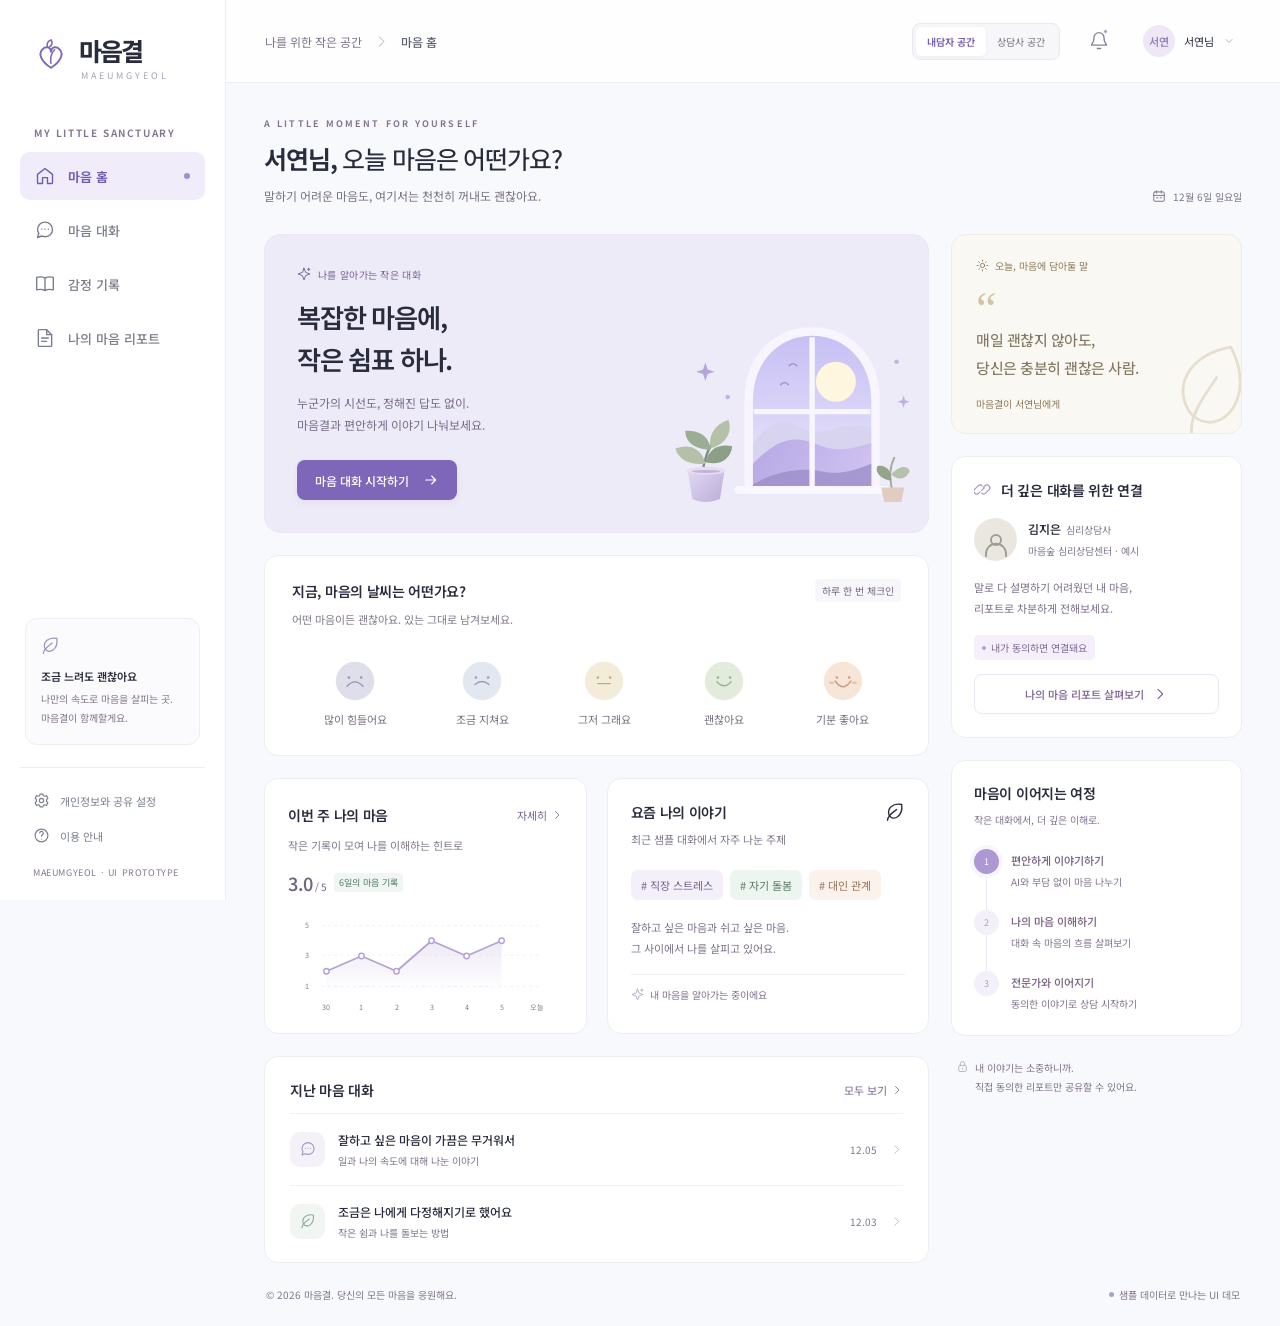
==== index.html @ f8ebba1b "Initial commit: AI counseling UI prototype" ====
<!doctype html>
<html lang="ko">
  <head>
    <meta charset="UTF-8" />
    <meta name="viewport" content="width=device-width, initial-scale=1.0" />
    <meta name="theme-color" content="#f8f9fc" />
    <meta name="description" content="마음결 — 편안한 AI 대화에서 시작해, 나를 이해하는 전문 상담으로 이어지는 마음 돌봄 공간." />
    <title>마음결 · 나를 알아가는 작은 대화</title>
    <link rel="stylesheet" href="styles.css" />
    <script src="app.js" defer></script>
  </head>
  <body>
    <a class="skip-link" href="#main-content">본문으로 바로가기</a>
    <div id="app"></div>
    <div id="toast" class="toast" role="status" aria-live="polite"></div>
    <div id="modal-root"></div>
  </body>
</html>
---- styles.css ----
@import url('https://fonts.googleapis.com/css2?family=Noto+Sans+KR:wght@400;450;500;550;600;650;700;750;800&display=swap');

:root {
  --bg: #f8f9fc;
  --surface: #fff;
  --ink: #292c3d;
  --muted: #7b7f90;
  --subtle: #a0a3b1;
  --line: #edeef3;
  --purple: #7e67b8;
  --purple-dark: #705bb4;
  --purple-pale: #f0ecfa;
  --green: #6e9b88;
  --ease: cubic-bezier(.23, 1, .32, 1);
  font-family: 'Noto Sans KR', 'Malgun Gothic', system-ui, sans-serif;
  font-size: 14px;
  font-synthesis: none;
  color: var(--ink);
  background: var(--bg);
}
* { box-sizing: border-box; }
body { margin: 0; }
button, input, textarea, select { font: inherit; }
button, a, input, textarea, select { -webkit-tap-highlight-color: transparent; }
button { color: inherit; cursor: pointer; }
button { border: 0; background: none; }
button:disabled { cursor: not-allowed; opacity: .45; }
a { color: inherit; text-decoration: none; }
button, a { touch-action: manipulation; }
button { transition: background-color 150ms ease, color 150ms ease, transform 120ms var(--ease); }
body[data-input="pointer"] button:active:not(:disabled) { transform: scale(.98); }
:focus-visible { outline: 3px solid #a38bdc; outline-offset: 4px; }
input:focus-visible, textarea:focus-visible { outline-offset: 1px; }
svg { flex-shrink: 0; }
img { max-width: 100%; }
h1, h2, h3, p { margin: 0; }
h1, h2, h3 { word-break: keep-all; }
p { line-height: 1.85; word-break: keep-all; }
::selection { background: #e0d7f4; }
.icon { width: 20px; height: 20px; fill: none; stroke: currentColor; stroke-width: 1.65; stroke-linecap: round; stroke-linejoin: round; }
.skip-link { position: fixed; top: -80px; left: 20px; z-index: 100; padding: 14px 24px; background: white; border: 2px solid var(--purple); border-radius: 12px; }
.skip-link:focus { top: 12px; }
.app-shell { min-height: 100vh; }
.sidebar { width: 226px; position: fixed; inset: 0 auto 0 0; display: flex; flex-direction: column; background: var(--surface); border-right: 1px solid var(--line); padding: 32px 20px 21px; z-index: 30; }
.brand { display: flex; align-items: center; gap: 11px; padding: 0 13px; width: fit-content; }
.brand-symbol { display: grid; place-items: center; width: 35px; height: 39px; color: var(--purple); }
.brand-symbol svg { width: 36px; height: 36px; }
.brand-name { font-size: 25px; font-weight: 750; letter-spacing: -1.8px; }
.brand-en { font-size: 9px; letter-spacing: 3px; color: #a7a0ba; margin: 1px 0 0 2px; }
.space-label { margin: 43px 14px 12px; font-size: 10px; font-weight: 650; color: #a5a7b5; letter-spacing: 1.6px; }
.nav-list { display: flex; flex-direction: column; gap: 6px; }
.nav-item { display: flex; align-items: center; gap: 13px; border-radius: 10px; padding: 14px 15px; width: 100%; color: #7a7d8b; text-align: left; font-weight: 500; font-size: 13px; }
.nav-item.active { background: var(--purple-pale); color: var(--purple-dark); font-weight: 650; }
.nav-item .nav-dot { margin-left: auto; width: 6px; height: 6px; border-radius: 50%; background: #a08bd5; }
.sidebar-note { margin: auto 5px 22px; border: 1px solid #efedf5; background: #fbfafd; border-radius: 12px; padding: 17px 15px; }
.sidebar-note .icon { color: #a295ba; width: 19px; height: 19px; margin-bottom: 9px; }
.sidebar-note strong { display: block; font-size: 11px; font-weight: 600; margin-bottom: 5px; }
.sidebar-note p { color: #9691a4; font-size: 10px; line-height: 1.9; }
.sidebar-bottom { border-top: 1px solid var(--line); padding-top: 15px; }
.sidebar-bottom button { font-size: 11px; padding: 9px 13px; display: flex; align-items: center; gap: 10px; color: var(--muted); }
.sidebar-bottom .icon { width: 17px; height: 17px; }
.version { color: #b2b3bf; font-size: 9px; padding: 13px 13px 0; letter-spacing: .6px; }
.workspace { margin-left: 226px; }
.topbar { height: 83px; padding: 0 39px; display: flex; align-items: center; justify-content: space-between; gap: 20px; background: rgba(255,255,255,.87); border-bottom: 1px solid var(--line); }
.breadcrumb { font-size: 12px; color: #9395a3; display: flex; gap: 12px; align-items: center; }
.breadcrumb .icon { width: 15px; height: 15px; color: #c0c1cb; }
.breadcrumb strong { color: #5e6273; font-weight: 500; }
.topbar-actions { display: flex; align-items: center; gap: 21px; }
.role-switch { display: flex; border: 1px solid #eae8f1; border-radius: 8px; padding: 3px; background: #f7f7fa; }
.role-switch button { font-size: 10px; padding: 7px 11px; border-radius: 5px; color: #9190a0; }
.role-switch button.selected { color: var(--purple-dark); background: white; box-shadow: 0 1px 4px #27203f0d; font-weight: 600; }
.icon-button { width: 35px; height: 35px; display: inline-flex; align-items: center; justify-content: center; color: #828594; border-radius: 9px; position: relative; }
.notification-dot { position: absolute; width: 5px; height: 5px; right: 8px; top: 5px; border-radius: 50%; background: #aa98d2; border: 1px solid white; }
.profile-mini { display: flex; gap: 9px; align-items: center; font-size: 11px; }
.avatar { display: grid; place-items: center; background: #eee8f6; color: #9783b6; border-radius: 50%; width: 32px; height: 32px; font-size: 11px; font-weight: 600; flex-shrink: 0; }
.avatar.sage { background: #edf3ee; color: #799782; }
.profile-mini .icon { width: 12px; height: 12px; color: #9e9fab; }
.mobile-toggle { display: none; }
.main-content { max-width: 1530px; padding: 34px 38px 24px; margin: 0 auto; }
.page-heading { display: flex; justify-content: space-between; align-items: center; gap: 16px; margin-bottom: 27px; }
.eyebrow { font-size: 9px; font-weight: 650; letter-spacing: 2.1px; color: #a09ab2; margin-bottom: 10px; text-transform: uppercase; }
.page-heading h1 { font-size: 25px; font-weight: 650; letter-spacing: -1.15px; line-height: 1.5; }
.page-heading h1 span { font-weight: 450; }
.page-heading p { color: #9597a5; font-size: 11px; margin-top: 7px; }
.date-label { display: flex; align-items: center; gap: 7px; color: #9093a2; font-size: 10px; white-space: nowrap; align-self: flex-end; padding-bottom: 3px; }
.date-label .icon { width: 14px; height: 14px; }
.dashboard-grid { display: grid; grid-template-columns: minmax(0, 1fr) 291px; gap: 22px; }
.main-column, .aside-column { display: flex; flex-direction: column; gap: 22px; min-width: 0; }
.hero { min-height: 260px; border: 1px solid #ebe5f5; border-radius: 17px; background: #eeebf8; position: relative; overflow: hidden; display: flex; align-items: center; padding: 32px; }
.hero-copy { z-index: 1; width: 66%; }
.hero-label { font-size: 9px; color: #9482b4; display: flex; gap: 7px; align-items: center; margin-bottom: 15px; letter-spacing: .3px; }
.hero-label .icon { width: 14px; height: 14px; }
.hero h2 { font-size: clamp(23px, 2.05vw, 31px); line-height: 1.6; letter-spacing: -1.2px; font-weight: 600; }
.hero p { color: #9290a7; font-size: 10.5px; line-height: 1.9; margin-top: 11px; }
.hero .primary-button { margin-top: 23px; padding: 11px 18px; font-size: 10px; gap: 14px; }
.hero-art { position: absolute; right: -27px; bottom: 0; width: 51%; max-width: 400px; height: 100%; object-fit: contain; object-position: center bottom; pointer-events: none; }
.primary-button, .secondary-button { display: inline-flex; align-items: center; justify-content: center; gap: 8px; padding: 12px 18px; border-radius: 8px; font-size: 12px; font-weight: 500; min-height: 40px; }
.primary-button { color: white; background: var(--purple); box-shadow: 0 3px 7px #6a4b9f12; }
.secondary-button { background: white; border: 1px solid #e5e3ee; color: #747185; }
.primary-button .icon, .secondary-button .icon { width: 16px; height: 16px; }
.card { background: var(--surface); border: 1px solid var(--line); border-radius: 14px; min-width: 0; }
.card-head { display: flex; align-items: center; justify-content: space-between; gap: 10px; }
.card-title { font-size: 13px; letter-spacing: -.3px; font-weight: 600; }
.text-link { display: inline-flex; align-items: center; gap: 4px; color: #9a96a9; font-size: 10px; padding: 5px 0 5px 5px; white-space: nowrap; }
.text-link .icon { width: 12px; height: 12px; }
.mood-card { padding: 23px 27px 20px; }
.card-subtitle { font-size: 10px; color: #a1a2af; margin-top: 7px; }
.small-tag { font-size: 9px; color: #a6a0b4; background: #f7f6fa; padding: 4px 7px; border-radius: 4px; }
.mood-options { display: flex; align-items: start; justify-content: space-around; gap: 6px; margin-top: 22px; }
.mood-option { display: flex; flex-direction: column; align-items: center; gap: 9px; min-width: 57px; border-radius: 12px; padding: 8px 5px; color: #9b9ba9; font-size: 9px; }
.mood-option.selected { color: #8c72bc; background: #f7f3fc; font-weight: 600; }
.mood-face { width: 42px; height: 42px; }
.mood-option.selected .mood-face { filter: drop-shadow(0 3px 4px #9985bc18); }
.two-cards { display: grid; grid-template-columns: 1fr 1fr; gap: 20px; }
.trend-card, .topics-card { padding: 23px 23px 15px; }
.trend-summary { display: flex; align-items: center; gap: 7px; margin-top: 15px; font-size: 10px; color: #9797a5; }
.trend-summary strong { font-size: 18px; color: #6f657f; font-weight: 550; letter-spacing: -.5px; }
.trend-summary .trend-indicator { color: #7ea18f; background: #f0f6f2; border-radius: 4px; font-size: 8px; padding: 3px 5px; }
.chart { width: 100%; height: 115px; overflow: visible; display: block; margin-top: 7px; }
.chart text { font-size: 8px; font-family: inherit; fill: #a6a5b3; }
.chart-grid { stroke: #f0eff5; stroke-dasharray: 3 4; }
.topic-tags { display: flex; gap: 7px; flex-wrap: wrap; margin-top: 21px; }
.topic-tag { padding: 7px 10px; background: #f3f0fa; border-radius: 7px; font-size: 10px; color: #9b8bb5; }
.topic-tag.green { background: #edf5f0; color: #85a38e; }
.topic-tag.peach { background: #fbf2eb; color: #c09d82; }
.topic-description { font-size: 10px; color: #a2a1af; line-height: 1.9; margin-top: 17px; }
.insight-line { border-top: 1px solid #f0eef5; padding-top: 12px; margin-top: 15px; display: flex; align-items: center; gap: 6px; font-size: 9px; color: #a19aaf; }
.insight-line .icon { width: 13px; height: 13px; color: #b2a3ce; }
.history-card { padding: 20px 25px 5px; }
.history-row { display: flex; align-items: center; gap: 13px; padding: 17px 0; width: 100%; text-align: left; border-top: 1px solid #f1f0f5; }
.history-row:first-of-type { margin-top: 10px; }
.history-icon { width: 35px; height: 35px; border-radius: 10px; background: #f4f1f9; color: #a796c1; display: grid; place-items: center; flex-shrink: 0; }
.history-icon.green { color: #91a89c; background: #f1f6f3; }
.history-icon .icon { width: 16px; height: 16px; }
.history-copy { flex: 1; min-width: 0; }
.history-copy strong { display: block; font-size: 11px; font-weight: 500; overflow: hidden; text-overflow: ellipsis; white-space: nowrap; }
.history-copy span { display: block; margin-top: 5px; font-size: 9px; color: #a8a6b4; }
.history-date { color: #a2a0af; font-size: 9px; white-space: nowrap; }
.history-row > .icon { width: 13px; height: 13px; color: #b5b2c0; }
.quote-card { background: #faf8f3; border-color: #f1ede5; padding: 23px 24px 22px; position: relative; overflow: hidden; min-height: 186px; }
.quote-label { color: #b7a68b; font-size: 9px; display: flex; align-items: center; gap: 6px; }
.quote-label .icon { width: 13px; height: 13px; }
.quote-mark { font-family: Georgia, serif; font-size: 46px; color: #d3c4a9; height: 44px; margin-top: 9px; }
.quote-card blockquote { margin: 0; font-family: 'Noto Sans KR', sans-serif; font-size: 15px; color: #837962; font-weight: 450; line-height: 1.9; letter-spacing: -.5px; position: relative; z-index: 1; }
.quote-footer { font-size: 9px; color: #c1b59f; margin-top: 13px; }
.quote-leaf { position: absolute; width: 82px; height: 100px; right: -8px; bottom: -13px; color: #e6dfd0; transform: rotate(-20deg); }
.quote-leaf .icon { width: 95px; height: 95px; stroke-width: .7; }
.connection-card { padding: 23px 22px; }
.connection-heading { display: flex; align-items: center; gap: 9px; margin-bottom: 17px; }
.connection-heading > .icon { color: #a493c1; width: 18px; height: 18px; }
.counselor-profile { display: flex; align-items: center; gap: 11px; margin-top: 18px; }
.counselor-avatar { display: grid; place-items: center; width: 43px; height: 43px; background: #e9e7e0; color: #9d9f91; border-radius: 50%; overflow: hidden; }
.counselor-avatar .icon { width: 30px; height: 30px; transform: translateY(6px); stroke-width: 1.5; }
.counselor-profile strong { font-size: 11px; font-weight: 550; }
.counselor-profile strong span { font-size: 9px; color: #a2a1af; font-weight: 400; margin-left: 5px; }
.counselor-profile p { font-size: 9px; color: #aaa7b4; margin-top: 4px; }
.connection-description { font-size: 10px; color: #9995a6; line-height: 1.9; margin-top: 16px; }
.status-pill { display: inline-flex; align-items: center; gap: 5px; font-size: 9px; color: #91a18d; background: #f1f6ed; padding: 5px 8px; border-radius: 5px; }
.status-pill::before { content: ''; width: 4px; height: 4px; border-radius: 50%; background: #9aac8e; }
.status-pill.pending { color: #9a8cae; background: #f4effa; }
.status-pill.pending::before { background: #b3a0cc; }
.connection-card .status-pill { margin-top: 17px; }
.connection-card .secondary-button { width: 100%; margin-top: 14px; color: #9380b2; border-color: #ece6f4; font-size: 10px; padding: 9px 10px; }
.journey-card { padding: 22px; }
.journey-card > p { color: #a5a0b1; font-size: 9px; margin-top: 8px; }
.journey-list { padding-top: 19px; display: flex; flex-direction: column; gap: 0; }
.journey-step { display: flex; gap: 12px; position: relative; min-height: 61px; }
.journey-step:not(:last-child)::before { content: ''; position: absolute; top: 23px; bottom: 0; width: 1px; background: #ece7f4; left: 12px; }
.step-number { z-index: 1; display: grid; place-items: center; height: 25px; width: 25px; border-radius: 50%; background: #f4f0fa; color: #ad9ac9; font-size: 9px; flex-shrink: 0; }
.journey-step.current .step-number { background: #ac98d2; color: white; box-shadow: 0 0 0 4px #f8f5fc; }
.journey-step strong { font-size: 10px; color: #91859f; font-weight: 500; }
.journey-step p { color: #b2acbd; font-size: 9px; margin-top: 4px; }
.journey-step:last-child { min-height: 40px; }
.privacy-footnote { display: flex; gap: 6px; align-items: flex-start; padding: 0 5px; font-size: 9px; color: #aaa7b5; line-height: 1.9; }
.privacy-footnote .icon { width: 13px; height: 13px; margin-top: 2px; color: #b4adbf; }
.page-footer { display: flex; justify-content: space-between; gap: 14px; padding: 24px 2px 0; color: #b0adbb; font-size: 9px; }
.page-footer span { display: inline-flex; gap: 5px; align-items: center; }
.page-footer .icon { width: 12px; height: 12px; }
.demo-dot { width: 5px; height: 5px; border-radius: 50%; background: #ada0c4; display: inline-block; }
/* Conversation */
.chat-layout { display: grid; grid-template-columns: minmax(0, 1fr) 270px; gap: 22px; align-items: start; }
.chat-panel { min-height: 690px; height: calc(100vh - 235px); max-height: 900px; display: flex; flex-direction: column; overflow: hidden; }
.chat-header { display: flex; align-items: center; gap: 12px; padding: 20px 25px; border-bottom: 1px solid var(--line); }
.ai-avatar { display: grid; place-items: center; width: 37px; height: 37px; border-radius: 13px; color: #a28bc5; background: #f1edf8; flex-shrink: 0; }
.ai-avatar .icon { width: 21px; height: 21px; }
.chat-header h2 { font-size: 12px; font-weight: 600; }
.chat-header p { color: #a09aaa; font-size: 9px; margin-top: 4px; }
.chat-header .icon-button { margin-left: auto; }
.chat-messages { overflow-y: auto; flex: 1; padding: 25px; scroll-behavior: auto; }
.chat-date { text-align: center; color: #b4adbd; font-size: 9px; margin-bottom: 24px; }
.message-row { display: flex; gap: 9px; align-items: flex-end; margin-bottom: 21px; }
.message-row .ai-avatar { width: 28px; height: 28px; border-radius: 10px; align-self: start; }
.message-row .ai-avatar .icon { width: 16px; height: 16px; }
.message-content { max-width: 82%; min-width: 0; }
.message-name { font-size: 9px; color: #a39aaa; margin: 0 0 7px 2px; }
.message-bubble { background: #f7f6fa; padding: 16px 18px; border-radius: 0 13px 13px 13px; font-size: 12px; color: #767080; line-height: 1.95; white-space: pre-wrap; overflow-wrap: anywhere; word-break: normal; }
.message-time { font-size: 8px; color: #b7b0bf; margin-top: 6px; }
.message-row.user { justify-content: flex-end; }
.message-row.user .message-bubble { background: #eee8f8; color: #8c79aa; border-radius: 13px 0 13px 13px; }
.message-row.user .message-time { text-align: right; }
.chat-chips { display: flex; flex-wrap: wrap; gap: 6px; padding: 0 25px 15px; }
.chat-chips button { padding: 8px 11px; border: 1px solid #eae3f2; border-radius: 18px; font-size: 10px; color: #a18bb9; background: white; }
.chat-composer { border-top: 1px solid var(--line); padding: 17px 21px 13px; background: white; }
.composer-field { display: flex; align-items: end; gap: 10px; border: 1px solid #e7e1ef; background: #fcfbfe; border-radius: 12px; padding: 10px 10px 10px 14px; }
.composer-field:focus-within { border-color: #b49bd4; box-shadow: 0 0 0 3px #ad92cf0d; }
.composer-field textarea { background: none; border: 0; resize: none; min-height: 33px; max-height: 120px; width: 100%; padding: 7px 0; font-size: 12px; line-height: 1.7; color: #6b6177; outline: none; }
.composer-field textarea::placeholder { color: #b3aabf; }
.send-button { display: grid; place-items: center; background: var(--purple); color: white; width: 34px; height: 34px; border-radius: 9px; flex-shrink: 0; }
.send-button .icon { width: 17px; height: 17px; }
.composer-note { text-align: center; font-size: 8px; color: #b3aaba; margin-top: 9px; line-height: 1.8; }
.chat-aside-card { padding: 23px; }
.chat-aside-card h3 { font-size: 12px; font-weight: 550; margin-top: 12px; }
.chat-aside-card > .icon { color: #b29bca; width: 23px; height: 23px; }
.chat-aside-card p { color: #a198ad; font-size: 11px; margin-top: 11px; }
.chat-tip { margin: 18px 0 0; padding-left: 17px; color: #a196ad; font-size: 10px; line-height: 2.3; }
.session-info { display: flex; align-items: center; justify-content: space-between; font-size: 10px; color: #a499ad; margin-top: 17px; padding-top: 15px; border-top: 1px solid var(--line); }
/* Journal and reporting */
.wide-grid { display: grid; grid-template-columns: minmax(0, 1fr) 310px; gap: 22px; align-items: start; }
.journal-editor { padding: 28px; }
.journal-editor label { display: block; font-size: 12px; font-weight: 550; margin-bottom: 14px; }
.journal-editor textarea { resize: vertical; width: 100%; min-height: 155px; border: 1px solid #e9e4ef; background: #fcfbfd; border-radius: 10px; padding: 17px; font-size: 12px; color: #81748d; line-height: 1.9; }
.journal-editor textarea::placeholder { color: #b7adbf; }
.editor-bottom { margin-top: 17px; display: flex; align-items: center; justify-content: space-between; gap: 12px; }
.editor-bottom span { color: #aaa0b2; font-size: 10px; }
.journal-entry { padding: 23px 26px; }
.entry-meta { display: flex; align-items: center; gap: 9px; font-size: 10px; color: #afa4b6; margin-bottom: 12px; }
.entry-meta .mood-face { width: 25px; height: 25px; }
.journal-entry h3 { font-size: 13px; font-weight: 550; margin-bottom: 8px; }
.journal-entry p { color: #9c8fa8; font-size: 11px; white-space: pre-wrap; }
.journal-entry .entry-footer { display: flex; align-items: center; justify-content: space-between; gap: 10px; margin-top: 17px; }
.empty-state { padding: 50px 25px; text-align: center; }
.empty-state > .icon { color: #b59fcd; width: 40px; height: 40px; margin-bottom: 18px; }
.empty-state h2 { font-size: 18px; font-weight: 550; }
.empty-state p { font-size: 12px; color: #a295ad; margin-top: 12px; }
.report-banner { display: flex; align-items: center; gap: 13px; padding: 18px 23px; background: #f2eff9; border: 1px solid #eae3f3; border-radius: 12px; margin-bottom: 22px; }
.report-banner > .icon { color: #aa94c8; }
.report-banner p { font-size: 11px; color: #9d8eae; flex: 1; }
.report-banner strong { font-weight: 550; color: #89709f; }
.report-banner button { flex-shrink: 0; }
.report-paper { padding: 31px; }
.report-title-row { display: flex; align-items: center; justify-content: space-between; gap: 14px; padding-bottom: 24px; border-bottom: 1px solid var(--line); }
.report-title-row h2 { font-size: 22px; letter-spacing: -.8px; font-weight: 600; }
.report-title-row p { margin-top: 8px; font-size: 10px; color: #b0a4b8; }
.report-section { padding: 25px 0; border-bottom: 1px solid var(--line); }
.report-section:last-child { border: 0; padding-bottom: 0; }
.section-number { font-size: 9px; color: #ad98c4; margin-right: 8px; }
.report-section h3 { font-size: 13px; font-weight: 550; margin-bottom: 14px; }
.report-section p { font-size: 12px; color: #9b8da8; line-height: 2; }
.report-section .chart { height: 170px; }
.evidence { padding: 15px 18px; background: #faf8fc; border-left: 2px solid #d8cae8; border-radius: 0 7px 7px 0; margin-top: 14px; }
.evidence p { font-size: 11px; color: #a08cab; }
.evidence span { display: block; font-size: 9px; color: #b5a6bf; margin-top: 6px; }
.report-facts { display: grid; grid-template-columns: repeat(3, 1fr); gap: 15px; margin-top: 20px; }
.fact { padding: 16px; border-radius: 9px; background: #faf9fc; }
.fact span { color: #b0a3b8; font-size: 9px; }
.fact strong { display: block; font-size: 21px; color: #9a84b1; font-weight: 550; margin-top: 7px; }
.fact strong small { font-size: 10px; font-weight: 400; margin-left: 4px; }
.report-section ul { padding-left: 18px; color: #9d8daa; font-size: 12px; line-height: 2.4; margin-bottom: 0; }
.report-sidebar { padding: 25px; }
.report-sidebar h3 { font-size: 13px; font-weight: 550; }
.report-sidebar p { color: #ac9db6; font-size: 10px; margin-top: 10px; }
.report-sidebar .primary-button, .report-sidebar .secondary-button { width: 100%; margin-top: 15px; font-size: 11px; }
.detail-pair { display: flex; justify-content: space-between; gap: 10px; font-size: 10px; margin-top: 17px; color: #b1a4bc; }
.detail-pair strong { color: #93809f; font-weight: 500; }
.note-field { width: 100%; border: 1px solid #e9e1f1; background: #fcfbfd; border-radius: 8px; padding: 13px; font-size: 11px; line-height: 1.9; resize: vertical; min-height: 110px; margin-top: 15px; color: #9984a9; }
.note-field::placeholder { color: #bdb1c8; }
/* Professional workspace */
.stats-row { display: grid; grid-template-columns: repeat(4, 1fr); gap: 17px; margin-bottom: 24px; }
.stat-card { padding: 22px 24px; }
.stat-label { display: flex; align-items: center; justify-content: space-between; color: #b0a2bb; font-size: 10px; }
.stat-label .icon { width: 17px; height: 17px; color: #c0aed1; }
.stat-value { font-size: 28px; font-weight: 550; color: #89729f; margin-top: 13px; letter-spacing: -1px; }
.stat-value span { font-size: 10px; color: #b6a5c1; margin-left: 5px; }
.stat-foot { font-size: 9px; color: #b4a9bf; margin-top: 7px; }
.table-card { padding: 25px; }
.table-toolbar { display: flex; justify-content: space-between; gap: 16px; align-items: center; margin-bottom: 22px; }
.table-toolbar h2 { font-size: 14px; font-weight: 550; }
.search-field { display: flex; gap: 8px; align-items: center; padding: 9px 12px; border: 1px solid #eee7f3; border-radius: 8px; max-width: 240px; }
.search-field .icon { width: 15px; height: 15px; color: #bdafc9; }
.search-field input { width: 100%; min-width: 0; border: 0; background: none; outline: none; font-size: 10px; color: #9580a5; }
.search-field input::placeholder { color: #b9adc3; }
.search-field:focus-within { outline: 2px solid #c3abd7; outline-offset: 2px; }
.table-wrapper { overflow-x: auto; }
.client-table { width: 100%; border-collapse: collapse; text-align: left; white-space: nowrap; }
.client-table th { padding: 13px 12px; font-size: 9px; color: #b7a7c2; font-weight: 400; border-bottom: 1px solid var(--line); background: #fcfbfd; }
.client-table td { padding: 19px 12px; font-size: 10px; color: #a391af; border-bottom: 1px solid #f3eff7; }
.client-table tr:last-child td { border-bottom: 0; }
.client-table .client-name { display: flex; gap: 10px; align-items: center; font-weight: 550; color: #8e789d; }
.client-name .avatar { font-size: 10px; width: 30px; height: 30px; }
.table-button { border: 1px solid #e9e0f1; border-radius: 6px; padding: 7px 10px; color: #a18bb3; font-size: 9px; }
.counselor-lower { display: grid; grid-template-columns: 1fr 1fr; gap: 22px; margin-top: 22px; }
.schedule-card, .insight-card { padding: 25px; }
.schedule-item { display: flex; gap: 17px; margin-top: 19px; padding-bottom: 17px; border-bottom: 1px solid #f2edf6; align-items: center; }
.schedule-time { color: #b19cc3; font-size: 11px; min-width: 38px; }
.schedule-info { flex: 1; }
.schedule-info strong { color: #9f89b0; font-size: 11px; font-weight: 500; }
.schedule-info p { color: #bdadc7; font-size: 9px; margin-top: 5px; }
.insight-card > p { color: #ad9db9; font-size: 11px; margin-top: 18px; }
.insight-card .insight-line { font-size: 10px; }
.back-button { display: inline-flex; align-items: center; gap: 7px; color: #a38bb6; font-size: 11px; padding: 0; margin-bottom: 20px; }
.back-button .icon { width: 14px; height: 14px; }
/* Dialogs and feedback */
.modal-backdrop { position: fixed; inset: 0; z-index: 100; display: flex; align-items: center; justify-content: center; background: #27213951; backdrop-filter: blur(3px); padding: 24px; }
.modal { width: 100%; max-width: 490px; max-height: calc(100dvh - 48px); overflow-y: auto; background: white; border: 1px solid #f3ecf8; border-radius: 18px; padding: 29px; box-shadow: 0 25px 100px #28163e26; }
.modal-header { display: flex; align-items: center; justify-content: space-between; margin-bottom: 18px; gap: 15px; }
.modal-header h2 { font-size: 18px; font-weight: 550; color: #88719a; letter-spacing: -.5px; }
.modal p { font-size: 12px; color: #a28eaf; line-height: 1.9; }
.modal-info { margin-top: 19px; padding: 17px; border-radius: 10px; background: #f8f5fc; }
.modal-info strong { font-size: 11px; color: #a088b0; font-weight: 550; }
.modal-info ul { margin: 9px 0 0; padding-left: 16px; color: #b09bbf; font-size: 11px; line-height: 2.1; }
.consent-label { display: flex; gap: 10px; margin-top: 20px; color: #a18aaf; font-size: 11px; line-height: 1.9; cursor: pointer; }
.consent-label input { width: 16px; height: 16px; flex-shrink: 0; accent-color: var(--purple); margin: 3px 0 0; }
.modal-actions { display: flex; justify-content: end; gap: 9px; margin-top: 25px; }
.modal-actions button { font-size: 11px; }
.dialog-list { display: flex; flex-direction: column; gap: 13px; }
.dialog-list-item { padding: 15px; background: #faf8fc; border-radius: 9px; }
.dialog-list-item strong { font-size: 12px; font-weight: 500; color: #a38cb1; }
.dialog-list-item p { margin-top: 6px; font-size: 11px; }
.appointment-options { display: grid; grid-template-columns: repeat(3, 1fr); gap: 8px; margin-top: 20px; }
.appointment-option { padding: 13px 5px; border: 1px solid #e9e1f1; border-radius: 8px; color: #b09abb; font-size: 11px; }
.appointment-option.selected { border-color: #b8a0ce; background: #f5effb; color: #9474ac; }
.toast { position: fixed; z-index: 200; bottom: 28px; left: calc(50% + 100px); transform: translate(-50%, 12px); background: #4c425e; color: #f8f4ff; padding: 13px 22px; border-radius: 10px; font-size: 11px; box-shadow: 0 5px 25px #30203b26; pointer-events: none; opacity: 0; transition: opacity 150ms var(--ease), transform 150ms var(--ease); width: max-content; max-width: calc(100vw - 40px); line-height: 1.9; }
.toast.visible { opacity: 1; transform: translate(-50%, 0); }
.mobile-backdrop { display: none; }
.sr-only { position: absolute; width: 1px; height: 1px; padding: 0; margin: -1px; overflow: hidden; clip-path: inset(50%); white-space: nowrap; border: 0; }
.muted { color: #afa3b8; }
@media (hover: hover) and (pointer: fine) {
  .nav-item:not(.active):hover, .icon-button:hover { background: #f6f3fb; color: #9e87b4; }
  .primary-button:hover, .send-button:hover:not(:disabled) { background: var(--purple-dark); }
  .secondary-button:hover, .table-button:hover, .appointment-option:hover { background: #f7f3fb; border-color: #d9c7e9; }
  .text-link:hover, .back-button:hover { color: #8c6ba7; }
  .mood-option:hover { background: #faf6fd; }
  .history-row:hover { background: #fdfbff; }
  .chat-chips button:hover { background: #f5effb; }
  .role-switch button:not(.selected):hover { color: #9776af; }
}
@media (min-width: 1550px) {
  .main-content { padding: 40px 45px 28px; }
  .dashboard-grid { grid-template-columns: minmax(0, 1fr) 315px; gap: 26px; }
  .hero { min-height: 293px; padding: 36px; }
  .hero-art { right: -5px; }
  .mood-card { padding: 27px 30px 24px; }
  .mood-options { margin-top: 26px; }
  .mood-face { width: 47px; height: 47px; }
  .quote-card { min-height: 200px; }
}
@media (max-width: 1190px) {
  .sidebar { width: 198px; padding: 30px 14px 20px; }
  .workspace { margin-left: 198px; }
  .main-content { padding: 28px 27px 24px; }
  .topbar { padding: 0 27px; }
  .topbar-actions { gap: 13px; }
  .dashboard-grid { grid-template-columns: minmax(0, 1fr) 248px; gap: 17px; }
  .main-column, .aside-column { gap: 17px; }
  .hero { padding: 25px; min-height: 249px; }
  .hero h2 { font-size: 23px; }
  .hero-art { width: 54%; right: -35px; opacity: .9; }
  .hero-copy { width: 76%; }
  .two-cards { gap: 14px; }
  .trend-card, .topics-card { padding: 20px 17px 14px; }
  .quote-card, .connection-card, .journey-card { padding: 21px 19px; }
  .mood-card { padding: 22px 20px; }
  .wide-grid { grid-template-columns: minmax(0, 1fr) 260px; }
  .chat-layout { grid-template-columns: minmax(0, 1fr) 230px; gap: 17px; }
  .stat-card { padding: 20px 18px; }
}
@media (max-width: 1030px) and (min-width: 761px) {
  .sidebar { width: 180px; padding-inline: 12px; }
  .workspace { margin-left: 180px; }
  .brand-name { font-size: 23px; }
  .nav-item { font-size: 12px; padding: 14px 12px; gap: 10px; }
  .sidebar-note { padding: 15px 12px; }
  .main-content { padding: 25px 22px; }
  .topbar { padding: 0 22px; }
  .dashboard-grid { grid-template-columns: minmax(0, 1fr); }
  .aside-column.dashboard-aside { display: grid; grid-template-columns: 1fr 1fr; }
  .dashboard-aside .journey-card { grid-column: 1/-1; }
  .dashboard-aside .journey-list { flex-direction: row; }
  .dashboard-aside .journey-step { flex: 1; min-height: 50px; }
  .dashboard-aside .journey-step::before { display: none; }
  .dashboard-aside .privacy-footnote { grid-column: 1/-1; }
  .hero-art { width: 47%; right: -7px; }
  .chat-layout { grid-template-columns: minmax(0, 1fr); }
  .chat-layout > .aside-column { display: grid; grid-template-columns: 1fr 1fr; }
  .wide-grid { grid-template-columns: minmax(0, 1fr); }
  .wide-grid > .aside-column { display: grid; grid-template-columns: 1fr 1fr; }
  .stats-row { grid-template-columns: repeat(2, 1fr); }
  .profile-mini > span:not(.avatar), .profile-mini > .icon { display: none; }
  .counselor-lower { grid-template-columns: 1fr; }
}
@media (max-width: 760px) {
  :root { font-size: 13px; }
  .sidebar { transform: translateX(-100%); width: 240px; padding: 28px 20px 20px; transition: transform 200ms var(--ease); }
  .sidebar.open { transform: translateX(0); }
  .mobile-backdrop.open { display: block; position: fixed; inset: 0; background: #29213b55; z-index: 25; }
  .workspace { margin-left: 0; }
  .topbar { height: 69px; padding: 0 18px; gap: 10px; }
  .mobile-toggle { display: inline-flex; }
  .breadcrumb { display: none; }
  .topbar-actions { gap: 8px; margin-left: auto; }
  .role-switch button { font-size: 9px; padding: 7px 10px; }
  .profile-mini { gap: 0; }
  .profile-mini > span:not(.avatar), .profile-mini > .icon { display: none; }
  .profile-mini .avatar { width: 29px; height: 29px; }
  .topbar-actions > .icon-button { width: 28px; }
  .main-content { padding: 25px 18px 22px; }
  .page-heading { margin-bottom: 22px; }
  .page-heading h1 { font-size: 23px; }
  .eyebrow { font-size: 8px; margin-bottom: 8px; }
  .page-heading p { font-size: 10px; }
  .date-label { display: none; }
  .dashboard-grid, .wide-grid, .chat-layout { grid-template-columns: minmax(0, 1fr); gap: 18px; }
  .main-column, .aside-column { gap: 18px; }
  .hero { min-height: 245px; padding: 26px 24px; }
  .hero h2 { font-size: 23px; }
  .hero p { font-size: 10px; }
  .hero-art { right: -39px; width: 55%; opacity: .8; }
  .hero-copy { width: 78%; }
  .hero .primary-button { margin-top: 20px; }
  .mood-card { padding: 23px 20px 19px; }
  .mood-options { margin-top: 18px; gap: 0; }
  .mood-option { min-width: 48px; }
  .mood-face { width: 39px; height: 39px; }
  .two-cards { gap: 13px; }
  .trend-card, .topics-card { padding: 19px 15px 15px; }
  .card-title { font-size: 12px; }
  .card-subtitle { font-size: 9px; }
  .topic-tags { gap: 5px; margin-top: 18px; }
  .topic-tag { padding: 6px 8px; font-size: 9px; }
  .topic-description { font-size: 9px; margin-top: 14px; }
  .trend-summary { flex-wrap: wrap; }
  .trend-summary .trend-indicator { font-size: 7px; }
  .history-card { padding: 21px 20px 5px; }
  .history-row { gap: 10px; }
  .history-date { font-size: 8px; }
  .history-copy strong { font-size: 10px; }
  .aside-column.dashboard-aside { display: grid; grid-template-columns: 1fr 1fr; gap: 16px; }
  .dashboard-aside .journey-card, .dashboard-aside .privacy-footnote { grid-column: 1/-1; }
  .quote-card, .connection-card { padding: 21px 18px; }
  .quote-card blockquote { font-size: 14px; }
  .connection-heading .card-title { font-size: 11px; }
  .counselor-profile { gap: 8px; }
  .counselor-profile strong span { display: block; margin: 4px 0 0; }
  .counselor-avatar { width: 34px; height: 34px; }
  .connection-card .status-pill { font-size: 8px; }
  .journey-list { flex-direction: row; gap: 10px; }
  .journey-step { flex: 1; flex-direction: column; gap: 9px; min-height: auto; }
  .journey-step:not(:last-child)::before { top: 12px; left: 26px; width: calc(100% - 15px); height: 1px; }
  .journey-step strong { font-size: 10px; }
  .journey-step p { font-size: 8px; }
  .journey-step:last-child { min-height: auto; }
  .page-footer { font-size: 8px; flex-wrap: wrap; padding-top: 22px; }
  .chat-panel { min-height: 580px; height: calc(100dvh - 205px); }
  .chat-header { padding: 17px; }
  .chat-messages { padding: 22px 17px; }
  .message-bubble { font-size: 11px; padding: 14px; }
  .message-content { max-width: 86%; }
  .chat-chips { padding: 0 16px 14px; }
  .chat-chips button { font-size: 9px; padding: 8px 10px; }
  .chat-composer { padding: 13px 14px 10px; }
  .chat-layout > .aside-column { display: none; }
  .journal-editor { padding: 22px; }
  .editor-bottom { flex-wrap: wrap; }
  .wide-grid > .aside-column { gap: 18px; }
  .report-banner { padding: 16px; gap: 10px; align-items: start; flex-wrap: wrap; }
  .report-banner p { font-size: 10px; min-width: 180px; }
  .report-banner .secondary-button { margin-left: 30px; padding: 8px 12px; font-size: 10px; }
  .report-paper { padding: 23px 20px; }
  .report-title-row { flex-wrap: wrap; }
  .report-title-row h2 { font-size: 19px; }
  .report-facts { gap: 8px; }
  .fact { padding: 12px; }
  .fact strong { font-size: 19px; }
  .fact span { font-size: 8px; }
  .report-section p { font-size: 11px; }
  .report-section ul { font-size: 11px; line-height: 2.2; }
  .stats-row { grid-template-columns: repeat(2, 1fr); gap: 12px; margin-bottom: 18px; }
  .stat-card { padding: 18px; }
  .stat-label { font-size: 9px; }
  .stat-value { font-size: 25px; }
  .stat-foot { font-size: 8px; }
  .table-card { padding: 20px 15px; }
  .table-toolbar { flex-wrap: wrap; gap: 15px; }
  .search-field { max-width: 100%; width: 100%; }
  .client-table th, .client-table td { padding-left: 10px; padding-right: 10px; }
  .client-table { min-width: 600px; }
  .counselor-lower { grid-template-columns: 1fr; gap: 18px; }
  .toast { left: 50%; bottom: 20px; font-size: 10px; text-align: center; }
  .modal-backdrop { padding: 18px; }
  .modal { padding: 23px; max-height: calc(100dvh - 36px); }
}
@media (max-width: 390px) {
  .hero h2 { font-size: 21px; }
  .hero-art { width: 59%; right: -45px; opacity: .65; }
  .two-cards, .aside-column.dashboard-aside { grid-template-columns: 1fr; }
  .dashboard-aside .journey-card, .dashboard-aside .privacy-footnote { grid-column: auto; }
  .quote-card { min-height: 180px; }
  .quote-card blockquote br { display: none; }
  .chart { height: 130px; }
  .topic-description { font-size: 10px; }
  .counselor-profile strong span { display: inline; margin-left: 4px; }
}
/* Calm colors still need readable contrast and comfortable type sizes. */
.eyebrow, .space-label { color: #81738f; }
.page-heading p { font-size: 12px; color: #797385; }
.date-label, .breadcrumb { color: #7d748a; }
.hero-label { color: #7a6299; font-size: 10px; }
.hero p { color: #786c89; font-size: 12px; }
.hero .primary-button { font-size: 12px; }
.card-title { font-size: 14px; }
.card-subtitle { font-size: 11px; color: #82798d; }
.text-link { font-size: 11px; color: #7b668d; }
.small-tag { color: #786885; font-size: 10px; }
.mood-option { color: #797080; font-size: 11px; }
.topic-tag { font-size: 11px; color: #78608f; }
.topic-tag.green { color: #5d7b64; }
.topic-tag.peach { color: #9a7255; }
.topic-description { font-size: 11px; color: #7e728b; }
.trend-summary .trend-indicator { color: #527965; font-size: 9px; }
.insight-line { color: #82718f; font-size: 10px; }
.history-copy strong { font-size: 12px; }
.history-copy span, .history-date { font-size: 10px; color: #81758d; }
.quote-label, .quote-footer { color: #8d7b5c; font-size: 10px; }
.connection-description { font-size: 11px; color: #7e728c; }
.counselor-profile strong { font-size: 12px; }
.counselor-profile strong span, .counselor-profile p { color: #82778e; font-size: 10px; }
.connection-card .secondary-button { font-size: 11px; color: #7d6394; }
.status-pill { color: #61744e; font-size: 10px; }
.status-pill.pending { color: #806a96; }
.journey-card > p, .journey-step p { color: #84758f; font-size: 10px; }
.journey-step strong { color: #786183; font-size: 11px; }
.privacy-footnote, .page-footer { color: #81758d; font-size: 10px; }
.sidebar-note p, .version { color: #84768d; }
.role-switch button { color: #797182; }
.chat-header p, .chat-date, .message-name, .message-time { color: #84738f; }
.message-bubble { font-size: 14px; color: #6d6179; }
.message-row.user .message-bubble { color: #775c95; }
.chat-chips button { font-size: 11px; color: #816297; }
.composer-field textarea { font-size: 13px; }
.composer-field textarea::placeholder { color: #8b7c98; }
.composer-note { font-size: 10px; color: #887895; }
.chat-aside-card h3 { font-size: 14px; }
.chat-aside-card p { color: #7a6a87; font-size: 12px; }
.chat-tip, .session-info { color: #80708c; font-size: 11px; }
.journal-entry p, .report-section p, .report-section ul { color: #756780; }
.entry-meta { color: #81718f; }
.editor-bottom span { color: #84738f; }
.report-banner p { color: #7d688e; font-size: 12px; }
.report-banner strong { color: #705483; }
.report-title-row p { color: #887393; font-size: 11px; }
.report-section h3 { font-size: 14px; }
.fact span { color: #877391; font-size: 10px; }
.fact strong { color: #836299; }
.evidence p { color: #7c608b; font-size: 12px; }
.evidence span { color: #887394; font-size: 10px; }
.detail-pair, .report-sidebar p { color: #83708f; font-size: 11px; }
.detail-pair strong { color: #775687; }
.report-sidebar h3 { font-size: 14px; }
.note-field { color: #7c628b; font-size: 12px; }
.note-field::placeholder { color: #8f7c9c; }
.stat-label { color: #857090; font-size: 12px; }
.stat-value { color: #7a5e8f; }
.stat-value span, .stat-foot { color: #887294; font-size: 11px; }
.search-field input { color: #7d628e; font-size: 12px; }
.search-field input::placeholder { color: #8c799b; }
.client-table th { color: #877191; font-size: 11px; }
.client-table td { color: #796684; font-size: 12px; }
.client-table .client-name { color: #685175; }
.table-button { color: #785a8e; font-size: 11px; }
.schedule-time { color: #81638f; font-size: 12px; }
.schedule-info strong { color: #7b5e8d; font-size: 12px; }
.schedule-info p { color: #8b7698; font-size: 11px; }
.insight-card > p { color: #85718f; font-size: 12px; }
.muted { color: #877690; }
.modal p, .modal-info ul, .consent-label { color: #7e688b; }
.modal-info strong, .dialog-list-item strong { color: #7c5c8f; }
.chart text { fill: #86778f; }
body[data-input="keyboard"] button, body[data-input="keyboard"] .sidebar,
body[data-input="keyboard"] .toast { transition: none; }
body[data-input="keyboard"] .toast { transform: translateX(-50%); }
@media (max-width: 760px) {
  .page-heading p { font-size: 11px; }
  .hero p { font-size: 11px; }
  .card-title { font-size: 13px; }
  .mood-option { font-size: 10px; }
  .topic-tag { font-size: 10px; }
  .privacy-footnote, .page-footer { font-size: 9px; }
  .message-bubble { font-size: 13px; }
  .journey-step strong { font-size: 10px; }
  .journey-step p { font-size: 9px; }
  .stat-label { font-size: 11px; }
  .stat-foot { font-size: 10px; }
  .report-banner p { font-size: 11px; }
}
@media (prefers-reduced-motion: reduce) {
  *, *::before, *::after { scroll-behavior: auto !important; }
  button, .sidebar, .toast { transition: none; }
  button:active:not(:disabled) { transform: none; }
  .toast { transform: translateX(-50%); }
}
@media print {
  :root, body { background: white; }
  .sidebar, .topbar, .page-heading, .page-footer, .report-banner, .back-button,
  .wide-grid > .aside-column, .toast, .modal-backdrop, .skip-link { display: none !important; }
  .workspace { margin: 0; }
  .main-content { padding: 0; max-width: none; }
  .wide-grid { display: block; }
  .report-paper { border: 0; padding: 0; }
  .report-section { break-inside: avoid; }
  .report-section p, .report-section li { color: #444; }
}
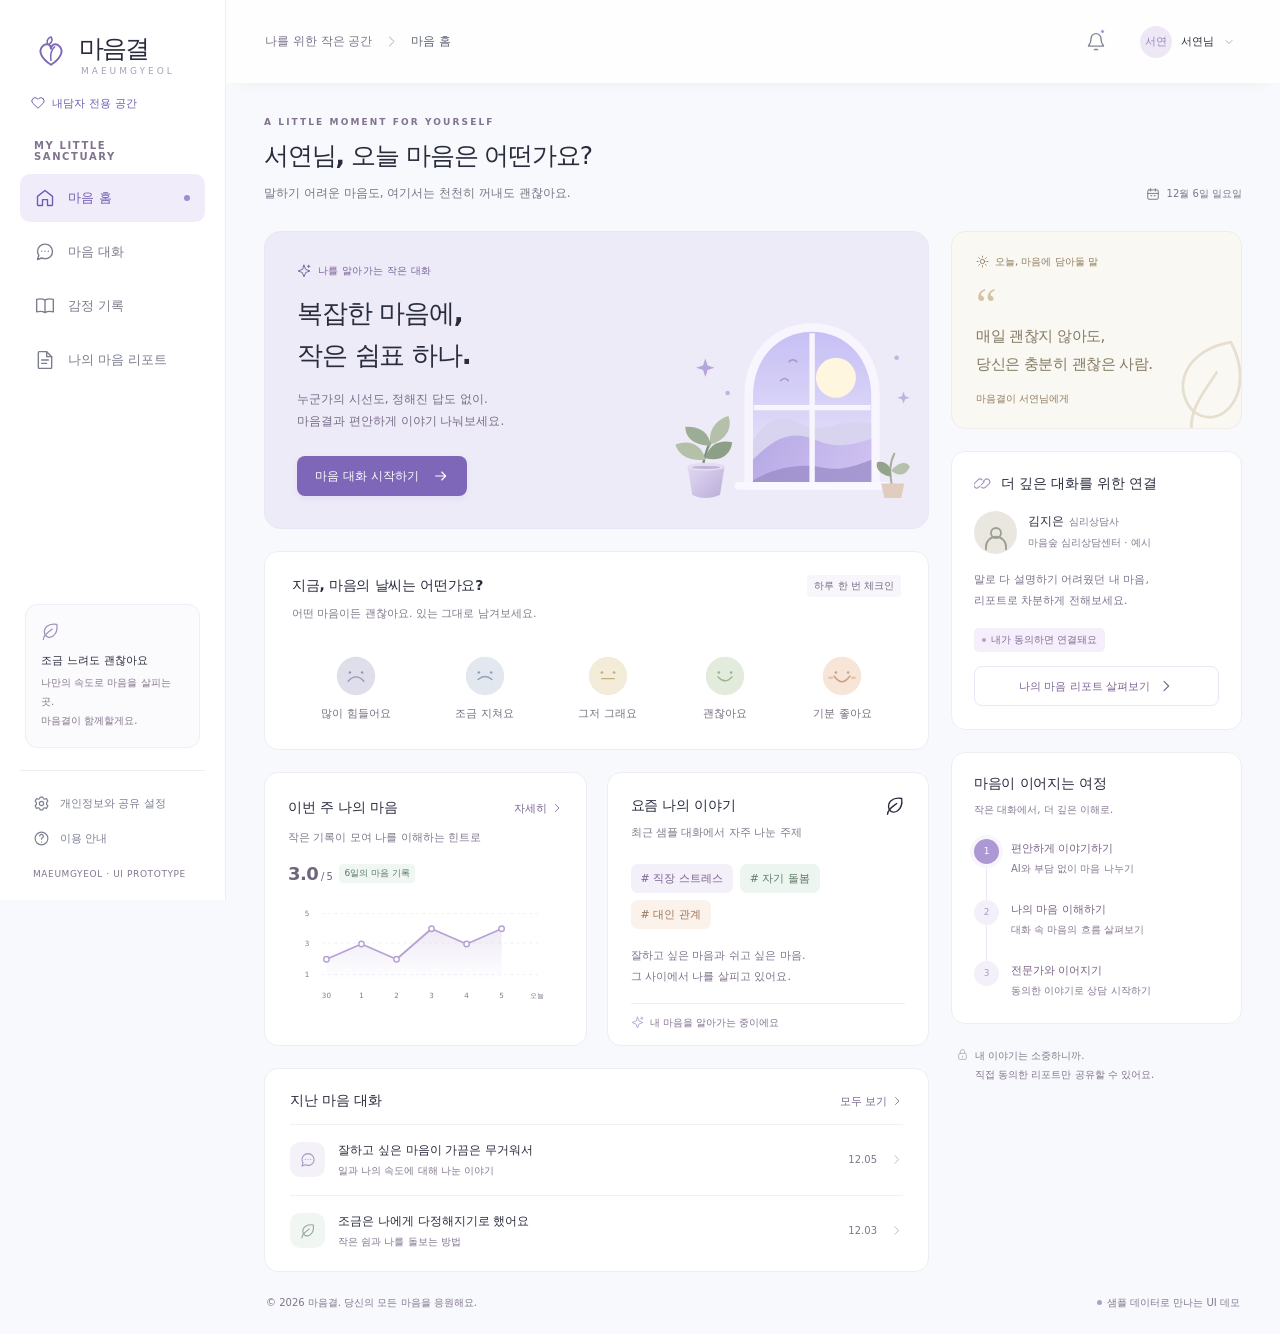
==== commit 4565bc73: "Separate client and counselor workspaces and add scheduling calendar" ====
--- a/index.html
+++ b/index.html
@@ -9,10 +9,10 @@
     <link rel="stylesheet" href="styles.css" />
     <script src="app.js" defer></script>
   </head>
-  <body>
+  <body data-workspace="client">
     <a class="skip-link" href="#main-content">본문으로 바로가기</a>
     <div id="app"></div>
-    <div id="toast" class="toast" role="status" aria-live="polite"></div>
+    <div id="toast" class="toast" inert role="status" aria-live="polite"></div>
     <div id="modal-root"></div>
   </body>
 </html>
--- a/styles.css
+++ b/styles.css
@@ -1,5 +1,3 @@
-@import url('https://fonts.googleapis.com/css2?family=Noto+Sans+KR:wght@400;450;500;550;600;650;700;750;800&display=swap');
-
 :root {
   --bg: #f8f9fc;
   --surface: #fff;
@@ -12,7 +10,7 @@
   --purple-pale: #f0ecfa;
   --green: #6e9b88;
   --ease: cubic-bezier(.23, 1, .32, 1);
-  font-family: 'Noto Sans KR', 'Malgun Gothic', system-ui, sans-serif;
+  font-family: -apple-system, BlinkMacSystemFont, 'Segoe UI', 'Apple SD Gothic Neo', 'Malgun Gothic', system-ui, sans-serif;
   font-size: 14px;
   font-synthesis: none;
   color: var(--ink);
@@ -66,9 +64,6 @@
 .breadcrumb .icon { width: 15px; height: 15px; color: #c0c1cb; }
 .breadcrumb strong { color: #5e6273; font-weight: 500; }
 .topbar-actions { display: flex; align-items: center; gap: 21px; }
-.role-switch { display: flex; border: 1px solid #eae8f1; border-radius: 8px; padding: 3px; background: #f7f7fa; }
-.role-switch button { font-size: 10px; padding: 7px 11px; border-radius: 5px; color: #9190a0; }
-.role-switch button.selected { color: var(--purple-dark); background: white; box-shadow: 0 1px 4px #27203f0d; font-weight: 600; }
 .icon-button { width: 35px; height: 35px; display: inline-flex; align-items: center; justify-content: center; color: #828594; border-radius: 9px; position: relative; }
 .notification-dot { position: absolute; width: 5px; height: 5px; right: 8px; top: 5px; border-radius: 50%; background: #aa98d2; border: 1px solid white; }
 .profile-mini { display: flex; gap: 9px; align-items: center; font-size: 11px; }
@@ -141,7 +136,7 @@
 .quote-label { color: #b7a68b; font-size: 9px; display: flex; align-items: center; gap: 6px; }
 .quote-label .icon { width: 13px; height: 13px; }
 .quote-mark { font-family: Georgia, serif; font-size: 46px; color: #d3c4a9; height: 44px; margin-top: 9px; }
-.quote-card blockquote { margin: 0; font-family: 'Noto Sans KR', sans-serif; font-size: 15px; color: #837962; font-weight: 450; line-height: 1.9; letter-spacing: -.5px; position: relative; z-index: 1; }
+.quote-card blockquote { margin: 0; font-family: inherit; font-size: 15px; color: #837962; font-weight: 450; line-height: 1.9; letter-spacing: -.5px; position: relative; z-index: 1; }
 .quote-footer { font-size: 9px; color: #c1b59f; margin-top: 13px; }
 .quote-leaf { position: absolute; width: 82px; height: 100px; right: -8px; bottom: -13px; color: #e6dfd0; transform: rotate(-20deg); }
 .quote-leaf .icon { width: 95px; height: 95px; stroke-width: .7; }
@@ -316,9 +311,6 @@
 .dialog-list-item { padding: 15px; background: #faf8fc; border-radius: 9px; }
 .dialog-list-item strong { font-size: 12px; font-weight: 500; color: #a38cb1; }
 .dialog-list-item p { margin-top: 6px; font-size: 11px; }
-.appointment-options { display: grid; grid-template-columns: repeat(3, 1fr); gap: 8px; margin-top: 20px; }
-.appointment-option { padding: 13px 5px; border: 1px solid #e9e1f1; border-radius: 8px; color: #b09abb; font-size: 11px; }
-.appointment-option.selected { border-color: #b8a0ce; background: #f5effb; color: #9474ac; }
 .toast { position: fixed; z-index: 200; bottom: 28px; left: calc(50% + 100px); transform: translate(-50%, 12px); background: #4c425e; color: #f8f4ff; padding: 13px 22px; border-radius: 10px; font-size: 11px; box-shadow: 0 5px 25px #30203b26; pointer-events: none; opacity: 0; transition: opacity 150ms var(--ease), transform 150ms var(--ease); width: max-content; max-width: calc(100vw - 40px); line-height: 1.9; }
 .toast.visible { opacity: 1; transform: translate(-50%, 0); }
 .mobile-backdrop { display: none; }
@@ -332,7 +324,6 @@
   .mood-option:hover { background: #faf6fd; }
   .history-row:hover { background: #fdfbff; }
   .chat-chips button:hover { background: #f5effb; }
-  .role-switch button:not(.selected):hover { color: #9776af; }
 }
 @media (min-width: 1550px) {
   .main-content { padding: 40px 45px 28px; }
@@ -398,7 +389,6 @@
   .mobile-toggle { display: inline-flex; }
   .breadcrumb { display: none; }
   .topbar-actions { gap: 8px; margin-left: auto; }
-  .role-switch button { font-size: 9px; padding: 7px 10px; }
   .profile-mini { gap: 0; }
   .profile-mini > span:not(.avatar), .profile-mini > .icon { display: none; }
   .profile-mini .avatar { width: 29px; height: 29px; }
@@ -531,7 +521,6 @@
 .journey-step strong { color: #786183; font-size: 11px; }
 .privacy-footnote, .page-footer { color: #81758d; font-size: 10px; }
 .sidebar-note p, .version { color: #84768d; }
-.role-switch button { color: #797182; }
 .chat-header p, .chat-date, .message-name, .message-time { color: #84738f; }
 .message-bubble { font-size: 14px; color: #6d6179; }
 .message-row.user .message-bubble { color: #775c95; }
@@ -609,3 +598,221 @@
   .report-section { break-inside: avoid; }
   .report-section p, .report-section li { color: #444; }
 }
+
+/* Apple Design: clear workspaces, restrained materials, immediate feedback. */
+:root { font-optical-sizing: auto; }
+body[data-workspace="counselor"] {
+  --bg: #f5f8f6;
+  --purple: #477663;
+  --purple-dark: #345d4d;
+  --purple-pale: #eaf2ed;
+  --line: #e5ece7;
+  --ink: #293d33;
+  --muted: #64776b;
+  background: var(--bg);
+}
+.workspace-identity { display: flex; align-items: center; gap: .5rem; margin: 1.4rem .8rem 0; color: var(--purple-dark); font-size: .78rem; font-weight: 600; }
+.workspace-identity .icon { width: 1rem; height: 1rem; }
+.workspace-identity + .space-label { margin-top: 2.1rem; }
+.workspace-mobile-label { display: none; }
+.topbar { position: sticky; top: 0; z-index: 20; background: rgba(255,255,255,.82); backdrop-filter: blur(20px) saturate(140%); border-bottom: 0; box-shadow: 0 8px 20px -16px #263d352e; }
+body[data-workspace="counselor"] .sidebar { background: #f0f5f1; }
+body[data-workspace="counselor"] .sidebar-note { background: #eaf1eb; border-color: #dfe9e1; }
+body[data-workspace="counselor"] .sidebar-note strong,
+body[data-workspace="counselor"] .brand-name { color: #344c3e; }
+body[data-workspace="counselor"] .eyebrow,
+body[data-workspace="counselor"] .space-label,
+body[data-workspace="counselor"] .breadcrumb,
+body[data-workspace="counselor"] .sidebar-note p { color: #617569; }
+body[data-workspace="counselor"] .page-heading h1 { letter-spacing: -.035em; line-height: 1.25; font-size: 2.1rem; }
+body[data-workspace="counselor"] .page-heading p { color: #68796f; margin-top: .8rem; }
+body[data-workspace="counselor"] .modal-header h2 { color: #334e3e; }
+.add-appointment { min-height: 44px; padding: .8rem 1.2rem; flex-shrink: 0; border-radius: .8rem; }
+.calendar-summary { display: flex; align-items: center; gap: 2.8rem; padding: 1.5rem 1.8rem; background: #edf3ee; border: 1px solid #e2ebe4; border-radius: 1rem; margin-bottom: 1.7rem; }
+.calendar-summary > div { display: flex; gap: .9rem; align-items: center; }
+.calendar-summary > div > .icon { color: #71917c; width: 1.4rem; height: 1.4rem; }
+.calendar-summary > div > span { font-size: .78rem; color: #63746a; line-height: 1.5; }
+.calendar-summary strong { display: block; font-size: 1.8rem; font-weight: 650; letter-spacing: -.04em; color: #354e3d; font-variant-numeric: tabular-nums; margin-top: .25rem; }
+.calendar-summary small { font-size: .8rem; font-weight: 450; margin-left: .4rem; letter-spacing: 0; }
+.calendar-summary > p { margin-left: auto; color: #637b68; font-size: .8rem; line-height: 1.8; }
+.calendar-layout { display: grid; grid-template-columns: minmax(0, 1fr) 285px; gap: 1.7rem; align-items: start; }
+.calendar-card { overflow: hidden; border-radius: 1.2rem; box-shadow: 0 6px 22px #29442d04; }
+.calendar-toolbar { display: flex; align-items: center; justify-content: space-between; gap: 1rem; padding: 1.7rem 1.6rem 1.1rem; }
+.calendar-month-nav { display: flex; align-items: center; gap: 1rem; }
+.calendar-month-nav h2 { font-size: 1.35rem; font-weight: 650; letter-spacing: -.025em; font-variant-numeric: tabular-nums; }
+.calendar-month-nav > div { display: flex; gap: .1rem; }
+.calendar-month-nav .icon-button { width: 32px; height: 36px; color: #6b7a70; }
+.rotate-chevron { transform: rotate(180deg); }
+.calendar-today { border: 1px solid var(--line); border-radius: .5rem; min-height: 36px; padding: .4rem .8rem; font-size: .8rem; background: #fff; color: #526c5b; }
+.calendar-view-label { font-size: .75rem; color: #6f7d73; white-space: nowrap; }
+.calendar-filter-row { display: flex; align-items: center; justify-content: space-between; gap: .7rem; padding: 0 1.6rem 1.3rem; }
+.calendar-filters { display: flex; flex-wrap: wrap; gap: .3rem; }
+.calendar-filter { display: inline-flex; align-items: center; gap: .4rem; padding: .5rem .7rem; border-radius: .55rem; min-height: 36px; font-size: .75rem; font-weight: 500; color: #66766b; }
+.calendar-filter.selected { background: #eaf2ed; color: #355e48; font-weight: 650; }
+.type-personal { --session-bg: #edf3ef; --session-ink: #456d53; --session-color: #7fa58a; }
+.type-initial { --session-bg: #f1eef8; --session-ink: #715c91; --session-color: #a08abe; }
+.type-video { --session-bg: #edf2f9; --session-ink: #4b6a96; --session-color: #829ec2; }
+.calendar-filter i, .calendar-mobile-dots i { display: inline-block; width: 6px; height: 6px; border-radius: 50%; background: var(--session-color); flex-shrink: 0; }
+.calendar-hint { font-size: .7rem; color: #728077; }
+.calendar-weekdays { display: grid; grid-template-columns: repeat(7, minmax(0, 1fr)); border-block: 1px solid var(--line); background: #fbfcfb; }
+.calendar-weekdays span { text-align: center; padding: .8rem .3rem; font-size: .75rem; font-weight: 550; color: #707e74; }
+.calendar-weekdays span:first-child { color: #a06865; }
+.calendar-weekdays span:last-child { color: #6484a2; }
+.calendar-grid { display: grid; grid-template-columns: repeat(7, minmax(0, 1fr)); gap: 1px; background: var(--line); }
+.calendar-day { display: flex; flex-direction: column; align-items: stretch; gap: .5rem; min-width: 0; min-height: 105px; padding: .5rem .35rem; background: white; position: relative; text-align: left; border-radius: 0; }
+.calendar-day-number { align-self: flex-start; display: grid; place-items: center; width: 28px; height: 28px; border-radius: 50%; font-size: .85rem; font-weight: 550; font-variant-numeric: tabular-nums; margin-left: .2rem; }
+.calendar-day:nth-child(7n + 1) .calendar-day-number { color: #a56863; }
+.calendar-day:nth-child(7n) .calendar-day-number { color: #5d7e9c; }
+.calendar-day.outside-month { background: #fafbf9; }
+.calendar-day.outside-month .calendar-day-number { color: #98a298; }
+.calendar-day.is-selected { background: #f0f6f1; box-shadow: inset 0 0 0 2px #71977a; z-index: 1; }
+.calendar-day.is-today .calendar-day-number { background: #477663; color: white; }
+.calendar-day:focus-visible { outline: 3px solid #345f49; outline-offset: -3px; z-index: 2; }
+body[data-input="pointer"] .calendar-day:active:not(:disabled) { transform: none; background: #e4efe5; }
+.calendar-events { display: flex; flex-direction: column; gap: .3rem; min-width: 0; }
+.calendar-event { display: flex; align-items: center; gap: .3rem; padding: .3rem .35rem; background: var(--session-bg); color: var(--session-ink); border-left: 2px solid var(--session-color); border-radius: .25rem; font-size: .72rem; line-height: 1.4; min-width: 0; white-space: nowrap; }
+.calendar-event span { font-variant-numeric: tabular-nums; }
+.calendar-event strong { font-weight: 550; overflow: hidden; text-overflow: ellipsis; }
+.calendar-more { color: #657a69; font-size: .65rem; padding-left: .4rem; }
+.calendar-mobile-dots { display: none; }
+.calendar-agenda-jump { display: none; }
+.calendar-footnote { display: flex; align-items: center; gap: .45rem; padding: 1rem 1.5rem; color: #6e7b71; font-size: .72rem; }
+.calendar-footnote .icon { width: 13px; height: 13px; }
+.agenda-panel { min-width: 0; }
+.agenda-heading { display: flex; align-items: center; justify-content: space-between; gap: .5rem; padding: .5rem .2rem 0; }
+.agenda-eyebrow { color: #738776; font-size: .66rem; font-weight: 650; letter-spacing: .1em; }
+.agenda-heading h2 { font-size: 1.4rem; letter-spacing: -.035em; line-height: 1.4; margin-top: .4rem; }
+#agenda-title { scroll-margin-top: 90px; }
+.agenda-heading h2 span { font-size: .85rem; font-weight: 450; margin-left: .2rem; color: #6f7d73; letter-spacing: 0; }
+.agenda-count { display: grid; place-items: center; border-radius: .65rem; background: #e8f0ea; font-size: .8rem; font-weight: 650; color: #4c7057; min-width: 38px; height: 34px; }
+.agenda-description { font-size: .76rem; color: #707e74; margin: .7rem 0 1.2rem; }
+.agenda-items { display: flex; flex-direction: column; gap: 1rem; }
+.agenda-item { background: white; border: 1px solid var(--line); border-radius: 1rem; padding: 1.15rem; border-top: 3px solid var(--session-color); }
+.agenda-time { display: flex; align-items: center; gap: .4rem; font-size: .8rem; font-variant-numeric: tabular-nums; }
+.agenda-time > .icon { width: 14px; height: 14px; color: var(--session-ink); }
+.agenda-time strong { color: #354d3d; font-weight: 650; }
+.agenda-time > span { color: #748176; font-size: .73rem; }
+.agenda-time .agenda-duration { margin-left: auto; color: var(--session-ink); background: var(--session-bg); padding: .2rem .45rem; border-radius: .3rem; font-size: .65rem; }
+.agenda-client { display: flex; gap: .75rem; align-items: center; margin-top: 1.2rem; }
+.agenda-client .avatar { width: 36px; height: 36px; background: var(--session-bg); color: var(--session-ink); }
+.agenda-client h3 { font-size: .92rem; font-weight: 650; }
+.agenda-client h3 span { font-weight: 450; font-size: .8rem; }
+.agenda-client p { color: #6c7d70; font-size: .73rem; margin-top: .15rem; }
+.agenda-client .icon-button { margin-left: auto; color: #718275; }
+.agenda-client .icon-button .icon { width: 16px; height: 16px; }
+.agenda-note { font-size: .8rem; color: #617465; background: #f7f9f6; border-radius: .5rem; margin-top: .9rem; padding: .6rem .8rem; white-space: pre-wrap; overflow-wrap: anywhere; }
+.agenda-item-actions { display: flex; align-items: center; justify-content: space-between; gap: .3rem; border-top: 1px solid var(--line); margin-top: 1.1rem; padding-top: .6rem; }
+.agenda-item-actions .text-link { color: #597763; padding-left: 0; font-size: .73rem; min-height: 32px; }
+.agenda-item-actions .text-link .icon { width: 14px; height: 14px; }
+.agenda-cancel { color: #84726a; font-size: .7rem; padding: .6rem 0 .6rem .5rem; min-height: 32px; }
+.agenda-consent { font-size: .7rem; color: #7a756d; }
+.agenda-add { display: flex; align-items: center; justify-content: center; gap: .5rem; width: 100%; min-height: 46px; margin-top: 1rem; border: 1px dashed #bccfc0; border-radius: .8rem; font-size: .8rem; color: #5a7b62; background: #f0f5ef; }
+.agenda-add .icon { width: 17px; height: 17px; }
+.agenda-tip { display: flex; align-items: start; gap: .7rem; margin: 1.5rem .3rem; color: #748b75; }
+.agenda-tip > .icon { width: 18px; height: 18px; margin-top: .2rem; }
+.agenda-tip p { font-size: .75rem; line-height: 1.9; }
+.agenda-empty { display: flex; align-items: center; flex-direction: column; text-align: center; padding: 2.5rem 1rem; background: #ffffffa8; border: 1px solid var(--line); border-radius: 1rem; }
+.agenda-empty > .icon { width: 32px; height: 32px; color: #8aa58f; margin-bottom: 1rem; }
+.agenda-empty strong { font-weight: 550; font-size: .9rem; }
+.agenda-empty p { font-size: .78rem; color: #718174; margin-top: .5rem; }
+.schedule-empty-inline { font-size: .85rem; color: #718174; padding-top: 1.5rem; }
+.appointment-form { display: flex; flex-direction: column; gap: 1rem; margin-top: 1.4rem; }
+.appointment-form label { display: flex; flex-direction: column; gap: .45rem; font-size: .85rem; font-weight: 550; color: #49614e; }
+.appointment-form input, .appointment-form select, .appointment-form textarea { display: block; width: 100%; min-width: 0; min-height: 44px; border: 1px solid #dbe5dc; border-radius: .65rem; padding: .65rem .8rem; background: #fbfcfa; color: #354d3d; font-weight: 450; font-size: 1rem; }
+.appointment-form textarea { resize: vertical; }
+.appointment-form input:focus-visible, .appointment-form textarea:focus-visible, .appointment-form select:focus-visible { outline: 2px solid #71977a; outline-offset: 2px; }
+.appointment-form input[aria-invalid="true"] { border-color: #b16a5b; }
+.appointment-form-row { display: grid; grid-template-columns: minmax(0, 1fr) minmax(0, 1fr); gap: 1rem; }
+.appointment-form .optional-label { font-weight: 400; color: #7c897e; font-size: .75rem; }
+.appointment-form .appointment-error { color: #a05242; font-size: .85rem; }
+.appointment-error:empty { display: none; }
+.appointment-form .appointment-form-footnote { display: flex; align-items: center; gap: .4rem; font-size: .75rem; color: #6d7e71; }
+.appointment-form-footnote .icon { width: 13px; height: 13px; }
+.toast.visible { pointer-events: auto; }
+.toast button { color: #fff; text-decoration: underline; text-underline-offset: 3px; font-weight: 650; margin-left: 1rem; padding: .5rem; border-radius: .4rem; min-height: 40px; }
+.toast button:focus-visible { outline-color: white; }
+@media (hover: hover) and (pointer: fine) {
+  .calendar-day:hover { background: #f3f7f1; }
+  .calendar-day.is-selected:hover { background: #eaf2e9; }
+  .calendar-filter:hover, .calendar-today:hover, .agenda-add:hover { background: #e5eee4; }
+  .agenda-cancel:hover { color: #a05242; }
+}
+@media (max-width: 1300px) {
+  .calendar-layout { grid-template-columns: minmax(0, 1fr) 260px; gap: 1.2rem; }
+  .calendar-hint { display: none; }
+  .calendar-event { gap: .15rem; padding-inline: .2rem; }
+  .calendar-summary { gap: 2rem; }
+}
+@media (max-width: 1150px) {
+  .calendar-layout { grid-template-columns: minmax(0, 1fr); }
+  .agenda-items { display: grid; grid-template-columns: repeat(2, minmax(0, 1fr)); }
+  .agenda-empty { grid-column: 1 / -1; }
+  .agenda-add { max-width: 100%; }
+  .agenda-tip { margin-bottom: 0; }
+}
+@media (max-width: 1030px) and (min-width: 761px) {
+  .workspace-identity { justify-content: center; margin-inline: 0; font-size: 0; }
+  .workspace-identity .icon { width: 18px; height: 18px; }
+}
+@media (max-width: 760px) {
+  .workspace-mobile-label { display: block; font-size: .85rem; font-weight: 600; color: var(--purple-dark); }
+  .workspace-identity { font-size: .85rem; justify-content: flex-start; }
+  body[data-workspace="counselor"] .page-heading h1 { font-size: 1.8rem; }
+  body[data-workspace="counselor"] .page-heading p { font-size: .85rem; line-height: 1.8; }
+  .add-appointment { font-size: .85rem; padding: .65rem .85rem; gap: .35rem; }
+  .calendar-summary { gap: .7rem; justify-content: space-between; padding: 1.2rem; margin-bottom: 1.3rem; }
+  .calendar-summary > div { gap: .4rem; }
+  .calendar-summary > div > .icon, .calendar-summary > p { display: none; }
+  .calendar-summary > div > span { font-size: .72rem; }
+  .calendar-summary strong { font-size: 1.65rem; }
+  .calendar-summary small { font-size: .75rem; }
+  .calendar-toolbar { padding: 1.2rem 1rem .9rem; }
+  .calendar-month-nav { gap: .7rem; flex-wrap: wrap; }
+  .calendar-month-nav h2 { font-size: 1.3rem; }
+  .calendar-month-nav .icon-button { width: 44px; height: 44px; }
+  .calendar-view-label { display: none; }
+  .calendar-filter-row { padding: 0 .7rem 1rem; }
+  .calendar-filter { min-height: 44px; font-size: .8rem; padding: .5rem .65rem; }
+  .calendar-day { min-height: 66px; gap: .3rem; padding: .45rem .2rem; align-items: center; }
+  .calendar-day-number { align-self: center; font-size: .9rem; margin: 0; }
+  .calendar-events { display: none; }
+  .calendar-mobile-dots { display: flex; align-items: center; justify-content: center; gap: 3px; min-height: 7px; }
+  .calendar-mobile-dots i { width: 5px; height: 5px; }
+  .calendar-mobile-dots b { font-size: 9px; color: #5f7665; }
+  .calendar-agenda-jump { display: flex; align-items: center; justify-content: space-between; width: 100%; min-height: 48px; padding: .8rem 1rem; background: #edf4ed; color: #3d6549; font-size: .85rem; font-weight: 550; }
+  .calendar-agenda-jump .icon { width: 16px; height: 16px; }
+  .calendar-footnote { padding: .9rem 1rem; font-size: .7rem; }
+  .agenda-panel { padding-top: .8rem; }
+  .agenda-heading h2 { font-size: 1.5rem; }
+  .agenda-description { font-size: .85rem; }
+  .agenda-items { grid-template-columns: minmax(0, 1fr); }
+  .agenda-item { padding: 1.3rem; }
+  .agenda-client h3 { font-size: 1rem; }
+  .agenda-client p, .agenda-time { font-size: .85rem; }
+  .agenda-client .icon-button { width: 44px; height: 44px; }
+  .agenda-item-actions .text-link, .agenda-cancel { min-height: 44px; font-size: .8rem; }
+  .agenda-add { min-height: 48px; font-size: .9rem; }
+  .agenda-tip p { font-size: .8rem; }
+  .appointment-form { gap: .9rem; }
+  .appointment-form input, .appointment-form select, .appointment-form textarea { font-size: 16px; }
+  .appointment-form label { font-size: .95rem; }
+  .toast { left: 50%; }
+}
+@media (prefers-reduced-transparency: reduce) {
+  .topbar, .modal, .agenda-empty { background: #fff; backdrop-filter: none; }
+  .modal-backdrop { background: #303b35b8; backdrop-filter: none; }
+}
+@media (prefers-contrast: more) {
+  .topbar, .calendar-card, .agenda-item, .modal { background: #fff; border: 1px solid #526958; }
+  .calendar-day { box-shadow: inset 0 0 0 1px #65776a; }
+  .calendar-day.is-selected { box-shadow: inset 0 0 0 3px #264d32; }
+  .calendar-event, .calendar-filter, .agenda-description, .calendar-footnote { color: #293e2d; }
+  .calendar-day.outside-month .calendar-day-number { color: #5a6b5d; }
+}
+@media (prefers-reduced-motion: reduce) {
+  .calendar-day, .calendar-filter, .agenda-add { transition: none; }
+  body[data-input="pointer"] button:active:not(:disabled) { transform: none; }
+}
+@media print {
+  .topbar { display: none !important; }
+}
